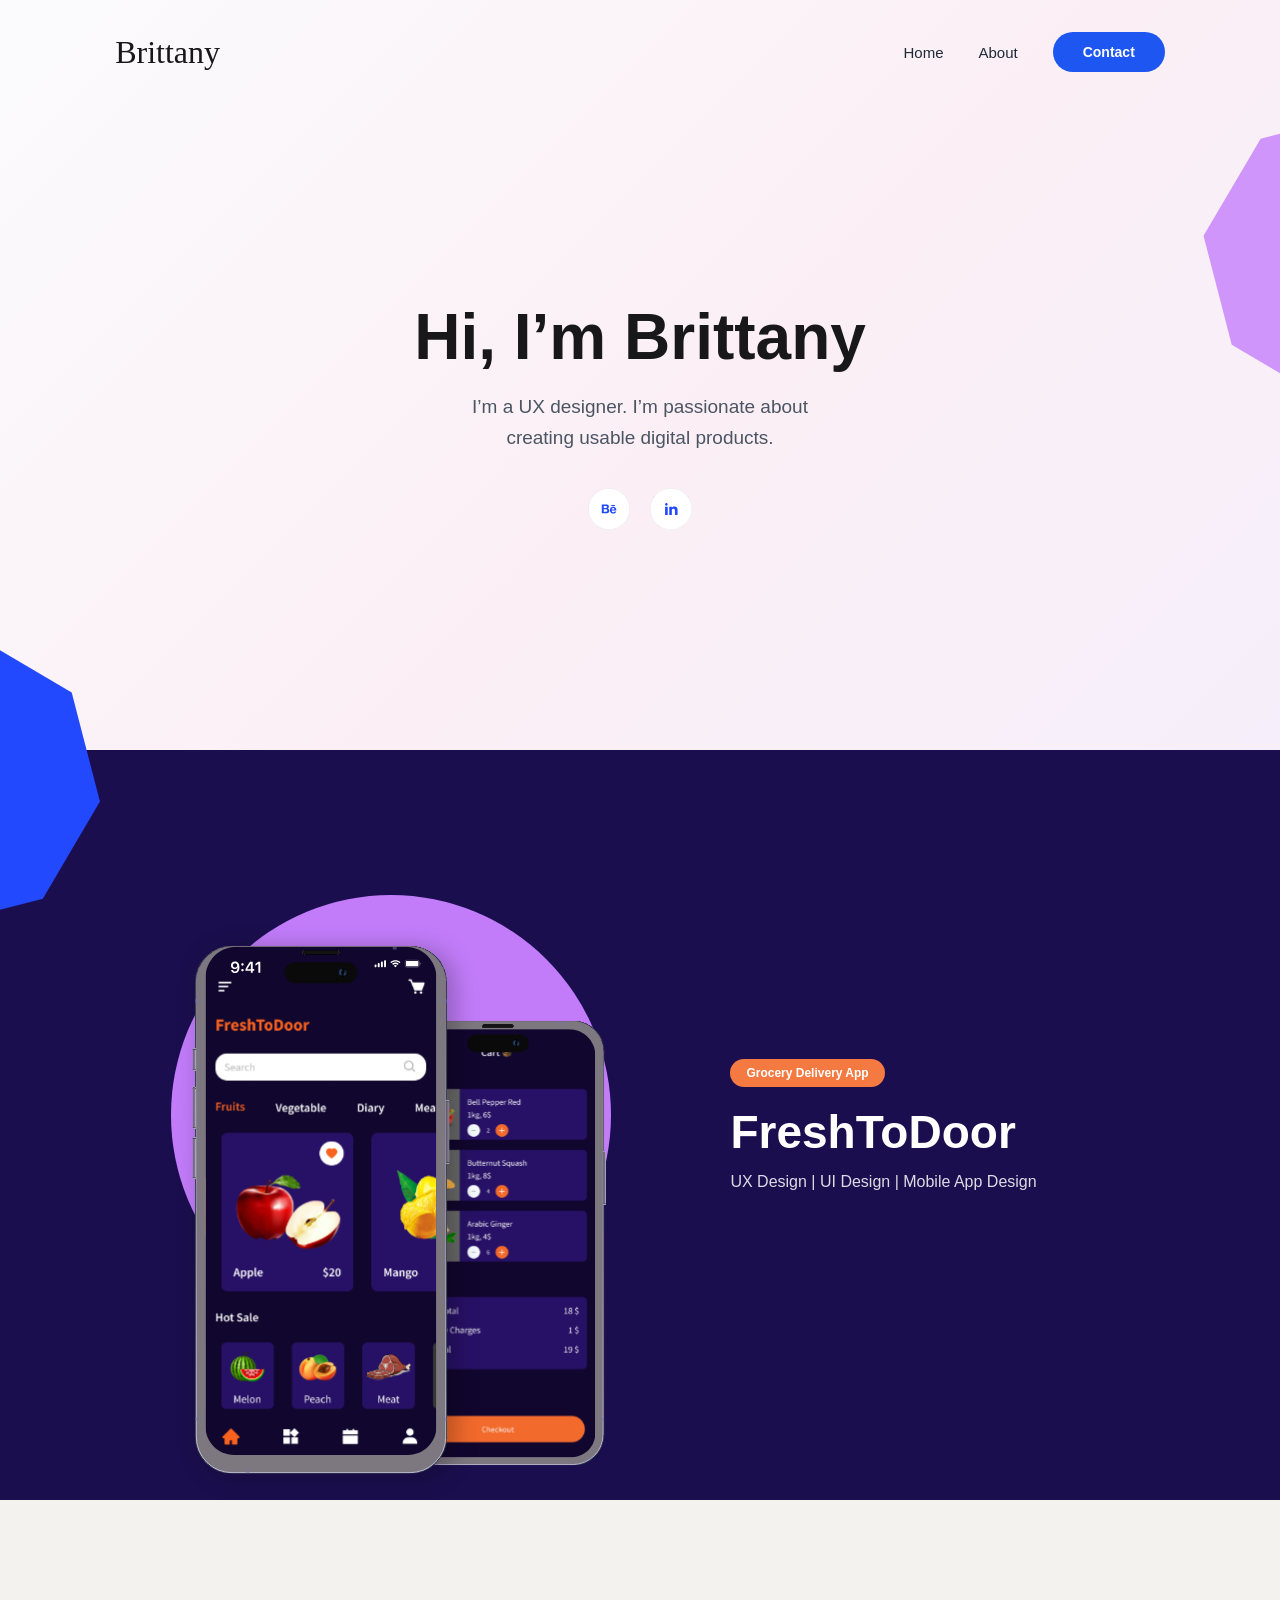
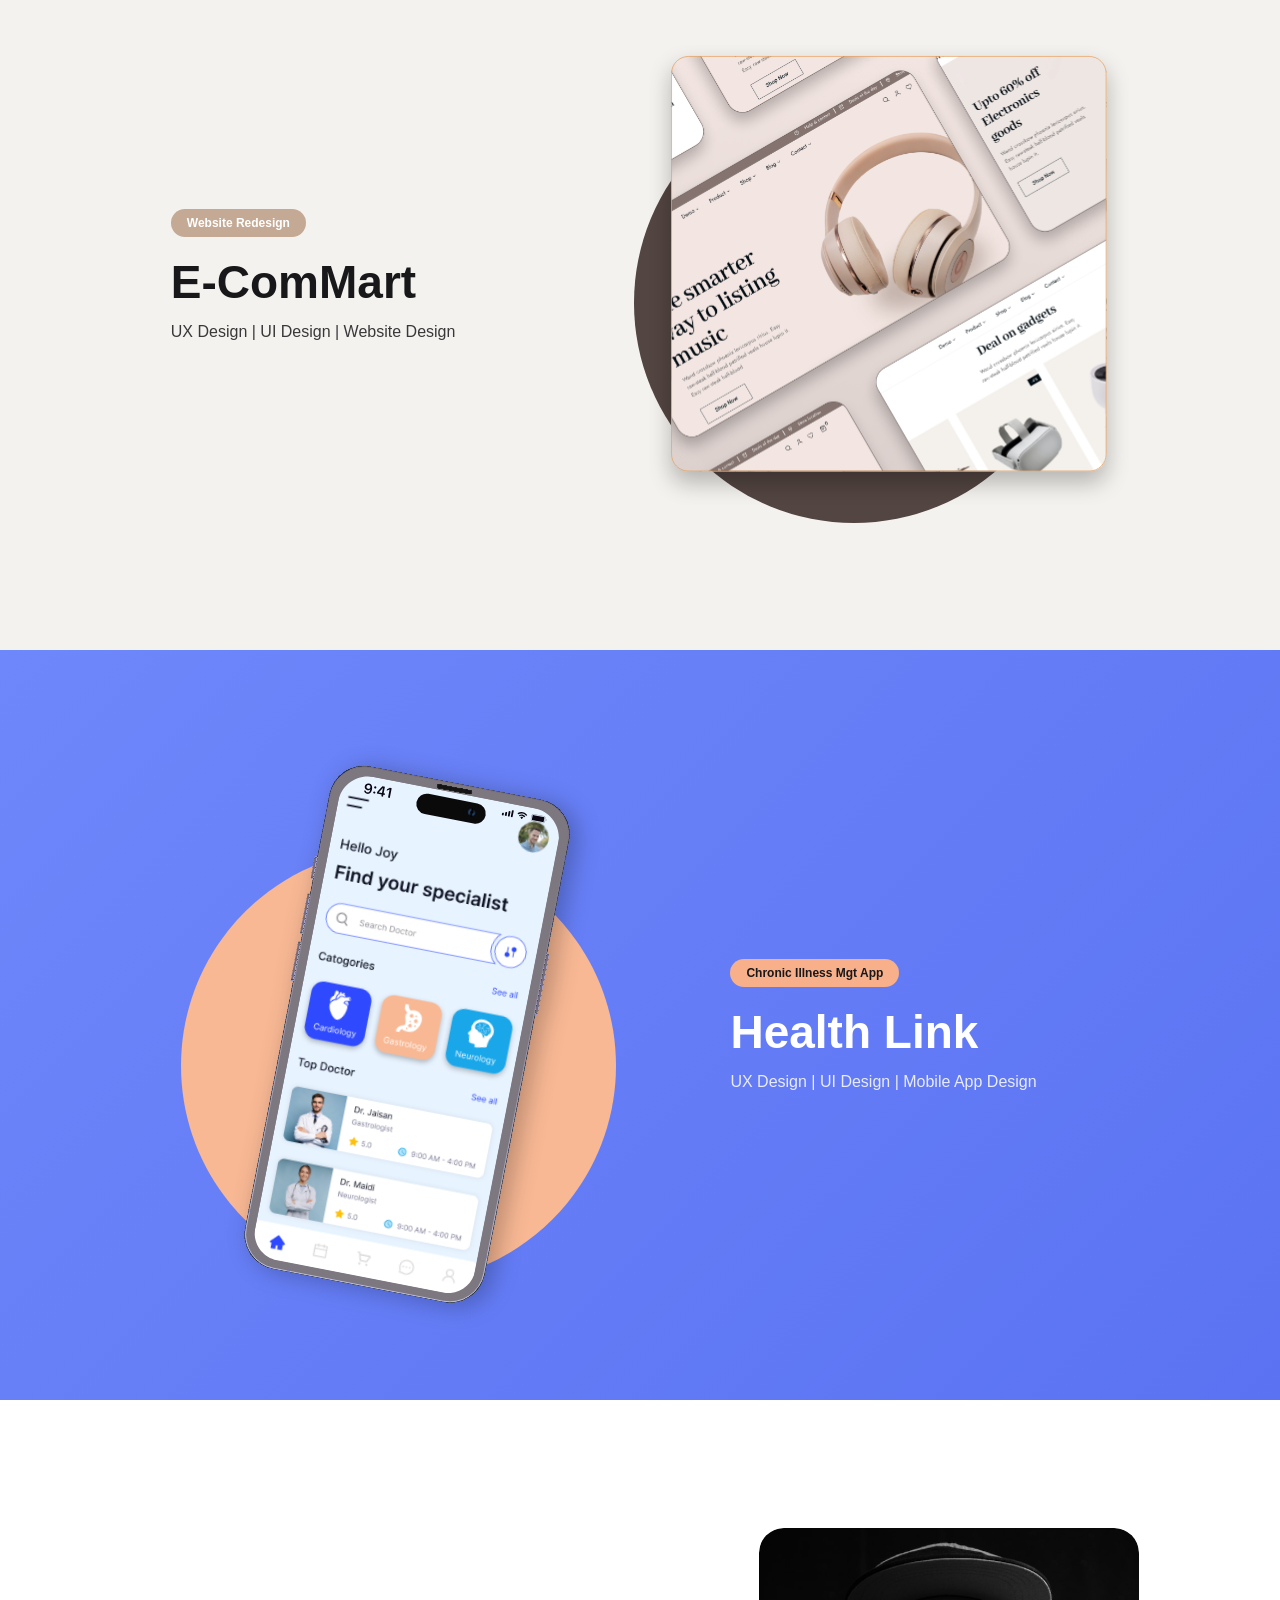
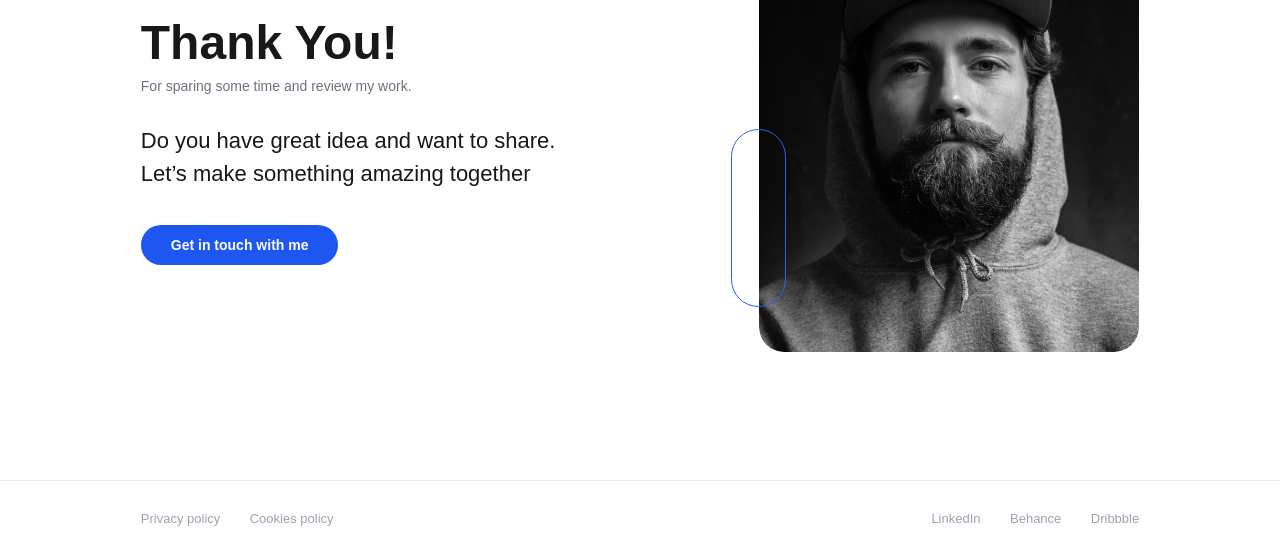
==== images/index.html @ af479e9e "first commit" ====
<!DOCTYPE html>
<html lang="en">
<head>
    <meta charset="UTF-8">
    <meta name="viewport" content="width=device-width, initial-scale=1.0">
    <title>Brittany - Portfolio</title>
    <link rel="stylesheet" href="style.css">
</head>
<body>

    <!-- Blue Shape (Hero aur FreshToDoor ke border par) -->
    <img src="./images/blue-bottom.svg.svg" class="shape-blue" alt="Shape">

    <!-- 1. Navbar aur Hero Section -->
    <div class="hero-wrapper">
        <img src="./images/purple-shape.svg.svg" class="shape-purple" alt="Shape">

        <header class="navbar">
            <div class="logo">Brittany</div>
            <nav>
                <a href="#home">Home</a>
                <a href="#about">About</a>
                <a href="#contact" class="btn-pill">Contact</a>
            </nav>
        </header>

        <section id="home" class="hero">
            <h1>Hi, I’m Brittany</h1>
            <p>I’m a UX designer. I’m passionate about<br>creating usable digital products.</p>
            <div class="social-icons">
                <a href="#"><img src="./images/besign.svg" alt="Behance"></a>
                <a href="#"><img src="./images/linkedinsign.svg" alt="LinkedIn"></a>
            </div>
        </section>
    </div>

    <!-- 2. Project 1: FreshToDoor -->
    <section class="project dark-purple">
        <div class="project-image">
            <img src="./images/mobilecircle.svg" class="bg-circle circle-1" alt="Circle">
            <img src="./images/mobilephones.svg" class="main-mockup mockup-1" alt="FreshToDoor">
        </div>
        <div class="project-info">
            <span class="badge orange">Grocery Delivery App</span>
            <h2>FreshToDoor</h2>
            <p>UX Design | UI Design | Mobile App Design</p>
        </div>
    </section>

    <!-- 3. Project 2: E-ComMart -->
    <section class="project warm-cream">
        <div class="project-info">
            <span class="badge tan">Website Redesign</span>
            <h2>E-ComMart</h2>
            <p>UX Design | UI Design | Website Design</p>
        </div>
        <div class="project-image">
            <img src="./images/circleheadphones.svg" class="bg-circle circle-2" alt="Circle">
            <img src="./images/headphones.svg" class="main-mockup mockup-2" alt="E-ComMart">
        </div>
    </section>

    <!-- 4. Project 3: Health Link -->
    <section class="project periwinkle-blue">
        <div class="project-image">
            <img src="./images/health.svg" class="main-mockup mockup-3" alt="Health Link">
        </div>
        <div class="project-info">
            <span class="badge peach">Chronic Illness Mgt App</span>
            <h2>Health Link</h2>
            <p>UX Design | UI Design | Mobile App Design</p>
        </div>
    </section>

    <!-- 5. Thank You Section -->
    <section id="contact" class="thank-you">
        <div class="thank-box">
            <div class="thank-text">
                <h2>Thank You!</h2>
                <p class="small-sub">For sparing some time and review my work.</p>
                <p class="big-sub">Do you have great idea and want to share.<br>Let’s make something amazing together</p>
                <a href="#" class="btn-pill">Get in touch with me</a>
            </div>
            <!-- Photo aur us ke side wala outline box -->
            <div class="thank-image">
                <span class="photo-box"></span>
                <img src="./images/manphoto.svg" alt="Profile">
            </div>
        </div>
    </section>

    <!-- 6. Footer -->
    <footer>
        <div>
            <a href="#">Privacy policy</a>
            <a href="#">Cookies policy</a>
        </div>
        <div>
            <a href="#">LinkedIn</a>
            <a href="#">Behance</a>
            <a href="#">Dribbble</a>
        </div>
    </footer>

</body>
</html>
---- images/style.css ----
/* Basic Reset */
* {
    margin: 0;
    padding: 0;
    box-sizing: border-box;
    font-family: 'Segoe UI', Arial, sans-serif;
}

body {
    position: relative;
    overflow-x: hidden;
    color: #18181B;
}

/* Figma Shapes */
.shape-purple { position: absolute; top: 110px; right: 0; z-index: 1; }
.shape-blue { position: absolute; top: 635px; left: 0; z-index: 10; }

/* 1. Navbar aur Hero */
.hero-wrapper {
    position: relative;
    min-height: 750px;
    background: linear-gradient(135deg, #FBFBFD 0%, #FBEFF5 55%, #F6EFFB 100%);
    display: flex;
    flex-direction: column;
}

.navbar {
    display: flex;
    justify-content: space-between;
    align-items: center;
    padding: 32px 9%;
    z-index: 2;
}

.logo { font-family: 'Brush Script MT', cursive; font-size: 32px; }
nav { display: flex; align-items: center; gap: 35px; }
nav a { text-decoration: none; color: #1F2937; font-size: 15px; }

.btn-pill {
    background: #1D56F0;
    color: #FFFFFF !important;
    padding: 12px 30px;
    border-radius: 50px;
    font-size: 14px;
    font-weight: 600;
    text-decoration: none;
    display: inline-block;
}

.hero {
    flex: 1;
    display: flex;
    flex-direction: column;
    justify-content: center;
    align-items: center;
    text-align: center;
    padding: 40px 20px 60px;
}

.hero h1 { font-size: 64px; font-weight: 800; margin-bottom: 18px; }
.hero p { font-size: 19px; color: #4B5563; line-height: 1.6; margin-bottom: 35px; }
.social-icons img { width: 42px; margin: 0 8px; }

/* 2. Projects Common Layout */
.project {
    min-height: 750px;
    display: flex;
    align-items: center;
    justify-content: space-between;
    padding: 60px 11%;
    gap: 60px;
    overflow: hidden;
}

.project-image {
    position: relative;
    flex: 1.1;
    display: flex;
    justify-content: center;
    align-items: center;
}

.bg-circle { position: absolute; z-index: 1; }
.main-mockup { position: relative; z-index: 2; }
.project-info { flex: 0.9; padding-left: 30px; }

.badge {
    display: inline-block;
    padding: 7px 16px;
    border-radius: 50px;
    font-size: 12px;
    font-weight: 600;
    margin-bottom: 18px;
}

.project-info h2 { font-size: 46px; font-weight: 800; margin-bottom: 14px; }
.project-info p { font-size: 16px; opacity: 0.85; }

/* FreshToDoor */
.dark-purple { background: #1B0E4E; color: #FFFFFF; align-items: flex-end; padding-bottom: 0; }
.dark-purple .project-info { align-self: center; padding-bottom: 60px; }
.circle-1 { width: 440px; top: -30px; }
.mockup-1 { width: 430px; display: block; }
.orange { background: #F47A42; color: #FFFFFF; }

/* E-ComMart (Exact Reference Image Alignment: Circle sirf Left-Bottom se thoda bahar) */
.warm-cream { background: #F4F2EE; }
.circle-2 {
    width: 440px;
    transform: translate(-35px, 28px); /* Circle ko thoda left aur neeche kiya */
}
.mockup-2 {
    width: 480px; /* Card bada rakha taake baqi circle peeche chhup jaye */
    border-radius: 22px;
}
.tan { background: #C4A995; color: #FFFFFF; }

/* Health Link */
.periwinkle-blue { background: linear-gradient(135deg, #6E87FA 0%, #5B73F2 100%); color: #FFFFFF; }
.mockup-3 { width: 450px; }
.peach { background: #F7B089; color: #18181B; }

/* 3. Thank You Section */
.thank-you { min-height: 680px; display: flex; align-items: center; padding: 80px 11%; }
.thank-box { width: 100%; display: flex; align-items: center; justify-content: space-between; gap: 50px; }
.thank-text h2 { font-size: 48px; font-weight: 800; margin-bottom: 8px; }
.small-sub { font-size: 14px; color: #6B7280; margin-bottom: 30px; }
.big-sub { font-size: 22px; line-height: 1.5; margin-bottom: 35px; }

/* Photo aur Side Outline Box */
.thank-image { position: relative; }
.thank-image img { width: 380px; border-radius: 24px; position: relative; z-index: 2; display: block; }
.photo-box {
    position: absolute;
    width: 55px;
    height: 178px;
    border: 1.5px solid #2563EB;
    border-radius: 30px;
    left: -28px;
    bottom: 45px;
    z-index: 3;
}

/* 4. Footer */
footer {
    display: flex;
    justify-content: space-between;
    padding: 28px 11%;
    border-top: 1px solid #E5E7EB;
}

footer a { text-decoration: none; color: #9CA3AF; font-size: 13px; margin-right: 25px; }
footer div:last-child a { margin-right: 0; margin-left: 25px; }

/* =========================================
   RESPONSIVE MEDIA (Tablet aur Mobile ke liye)
   ========================================= */
@media (max-width: 900px) {
    .shape-purple, .shape-blue { display: none; }

    .navbar { padding: 20px 6%; }
    nav { gap: 15px; }

    .hero-wrapper { min-height: 550px; }
    .hero h1 { font-size: 40px; }
    .hero p { font-size: 16px; }

    .project {
        min-height: auto;
        flex-direction: column;
        text-align: center;
        padding: 60px 6%;
        gap: 40px;
    }

    .warm-cream { flex-direction: column-reverse; }
    .project-info { padding-left: 0; }
    .project-info h2 { font-size: 34px; }

    .circle-1 { width: 280px; top: auto; }
    .circle-2 { width: 260px; transform: translate(-18px, 15px); }
    .mockup-1, .mockup-2, .mockup-3 { width: 280px; }

    .dark-purple { align-items: center; padding-bottom: 60px; }
    .dark-purple .project-info { padding-bottom: 0; }

    .thank-you { min-height: auto; padding: 60px 6%; }
    .thank-box { flex-direction: column; text-align: center; }
    .thank-text h2 { font-size: 36px; }
    .thank-image img { width: 280px; }
    .photo-box { height: 130px; left: -18px; bottom: 30px; }

    footer { flex-direction: column; align-items: center; gap: 15px; padding: 25px 6%; }
    footer a, footer div:last-child a { margin: 0 10px; }
}
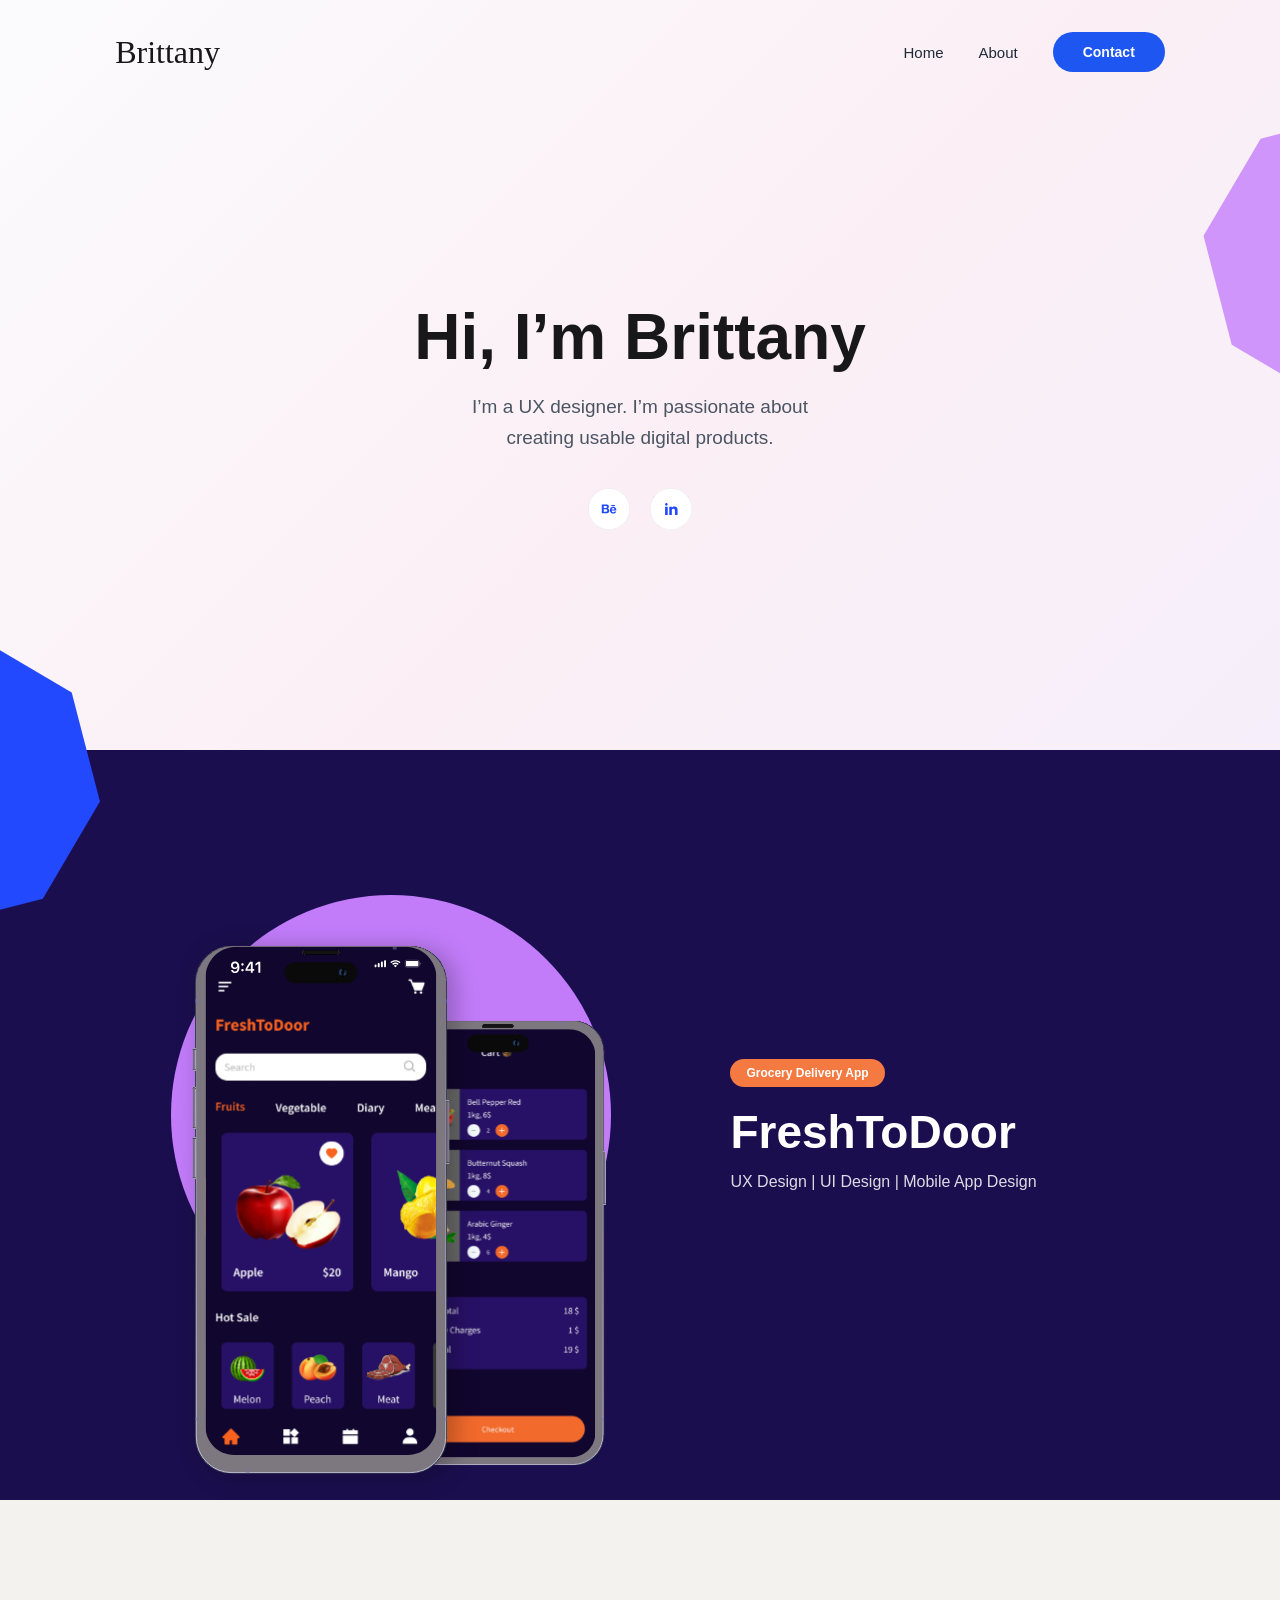
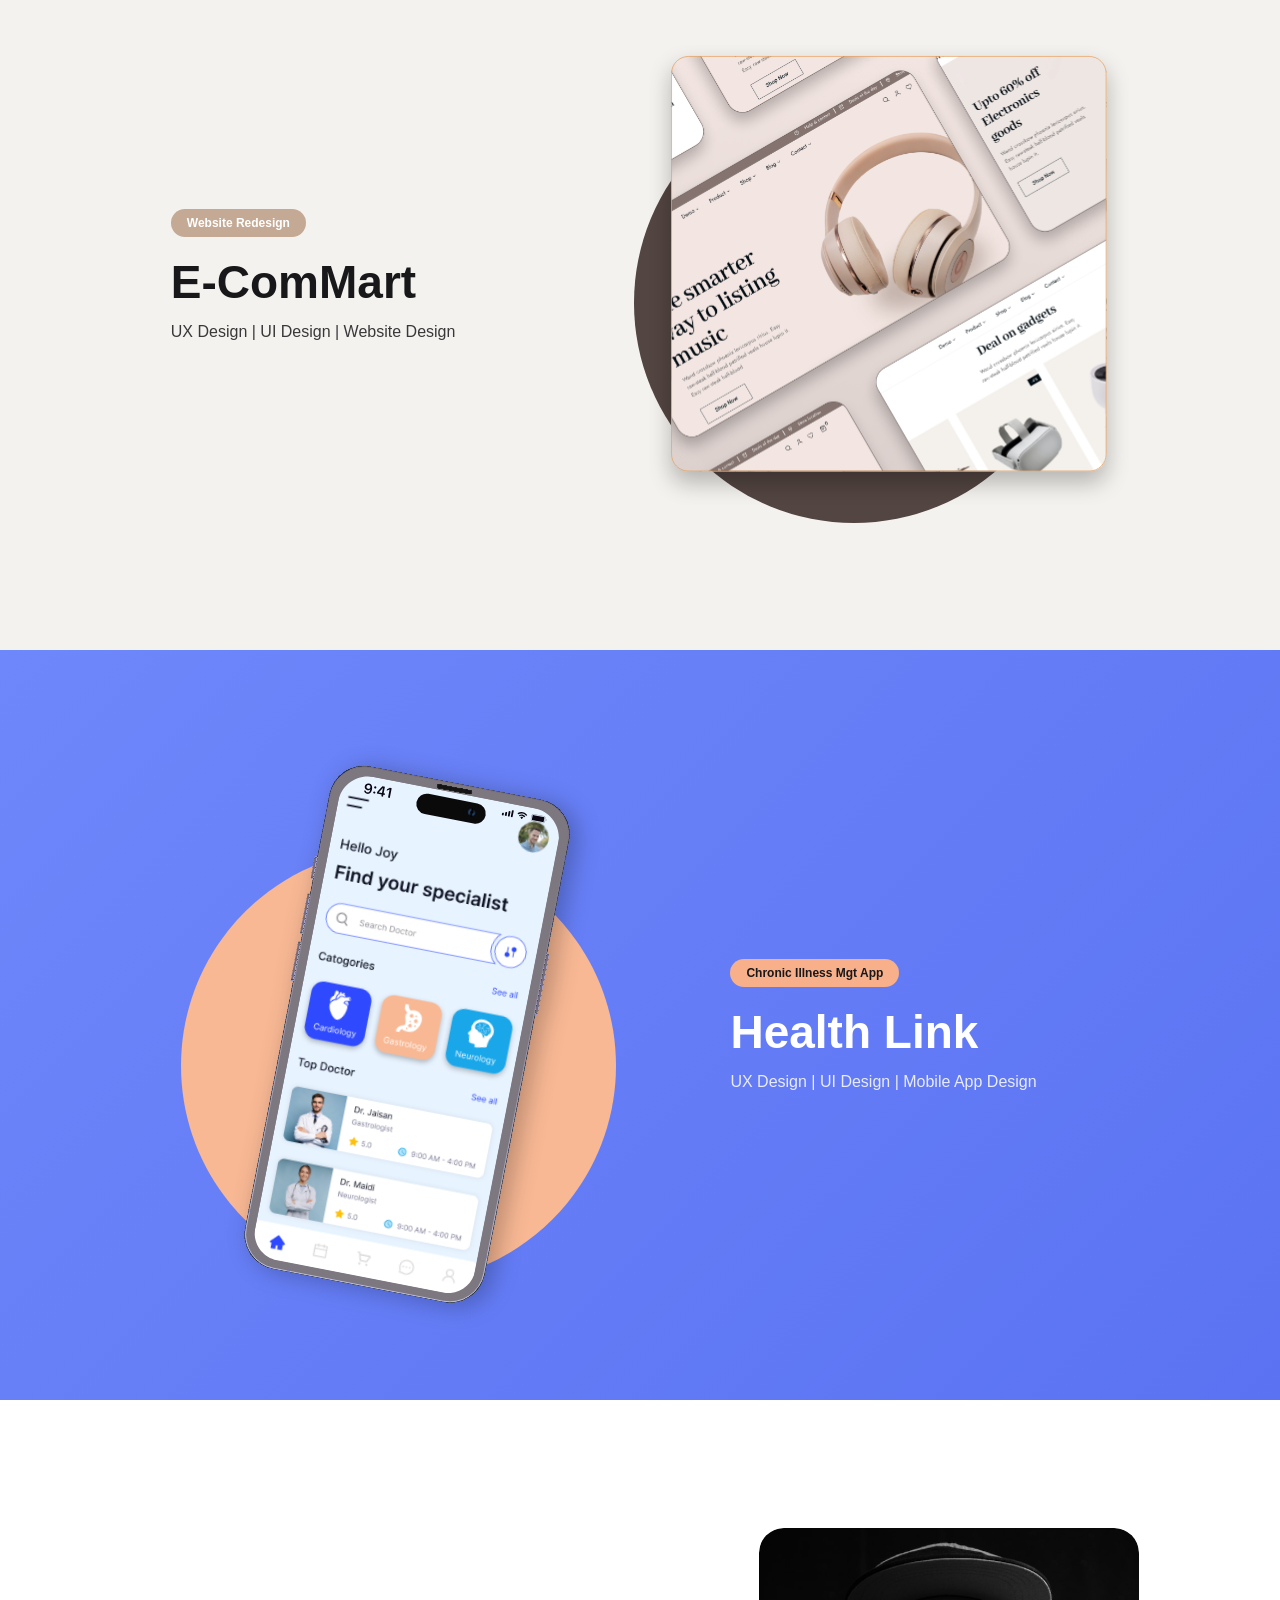
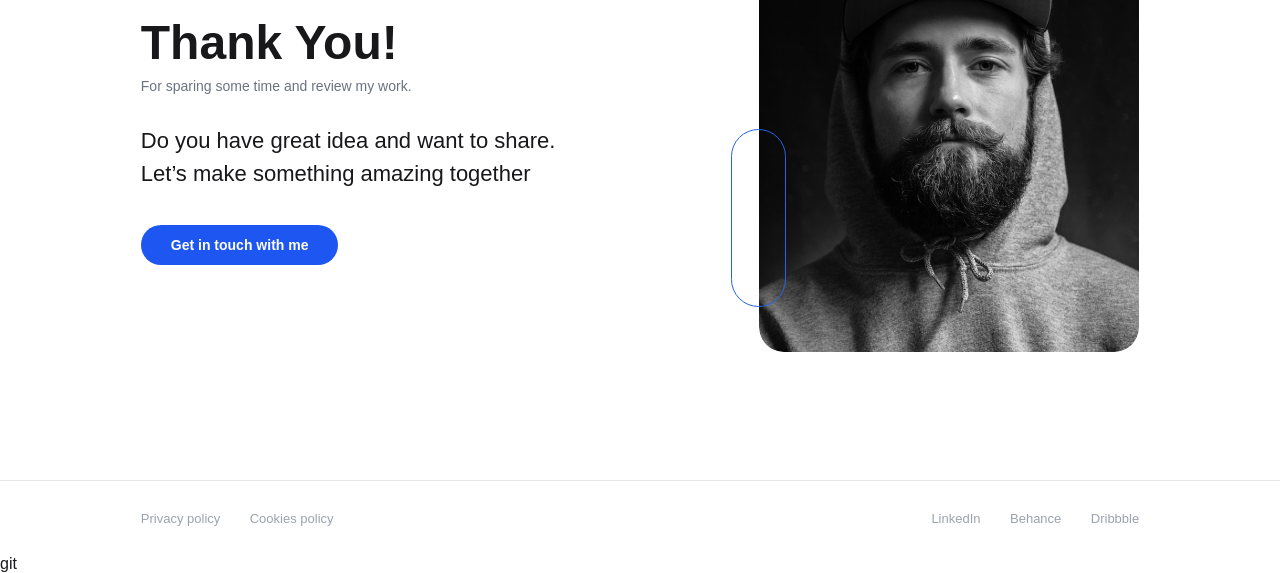
==== commit 68e74f4f: "added html and css" ====
--- a/images/index.html
+++ b/images/index.html
@@ -103,4 +103,4 @@
     </footer>
 
 </body>
-</html>+</html>git
